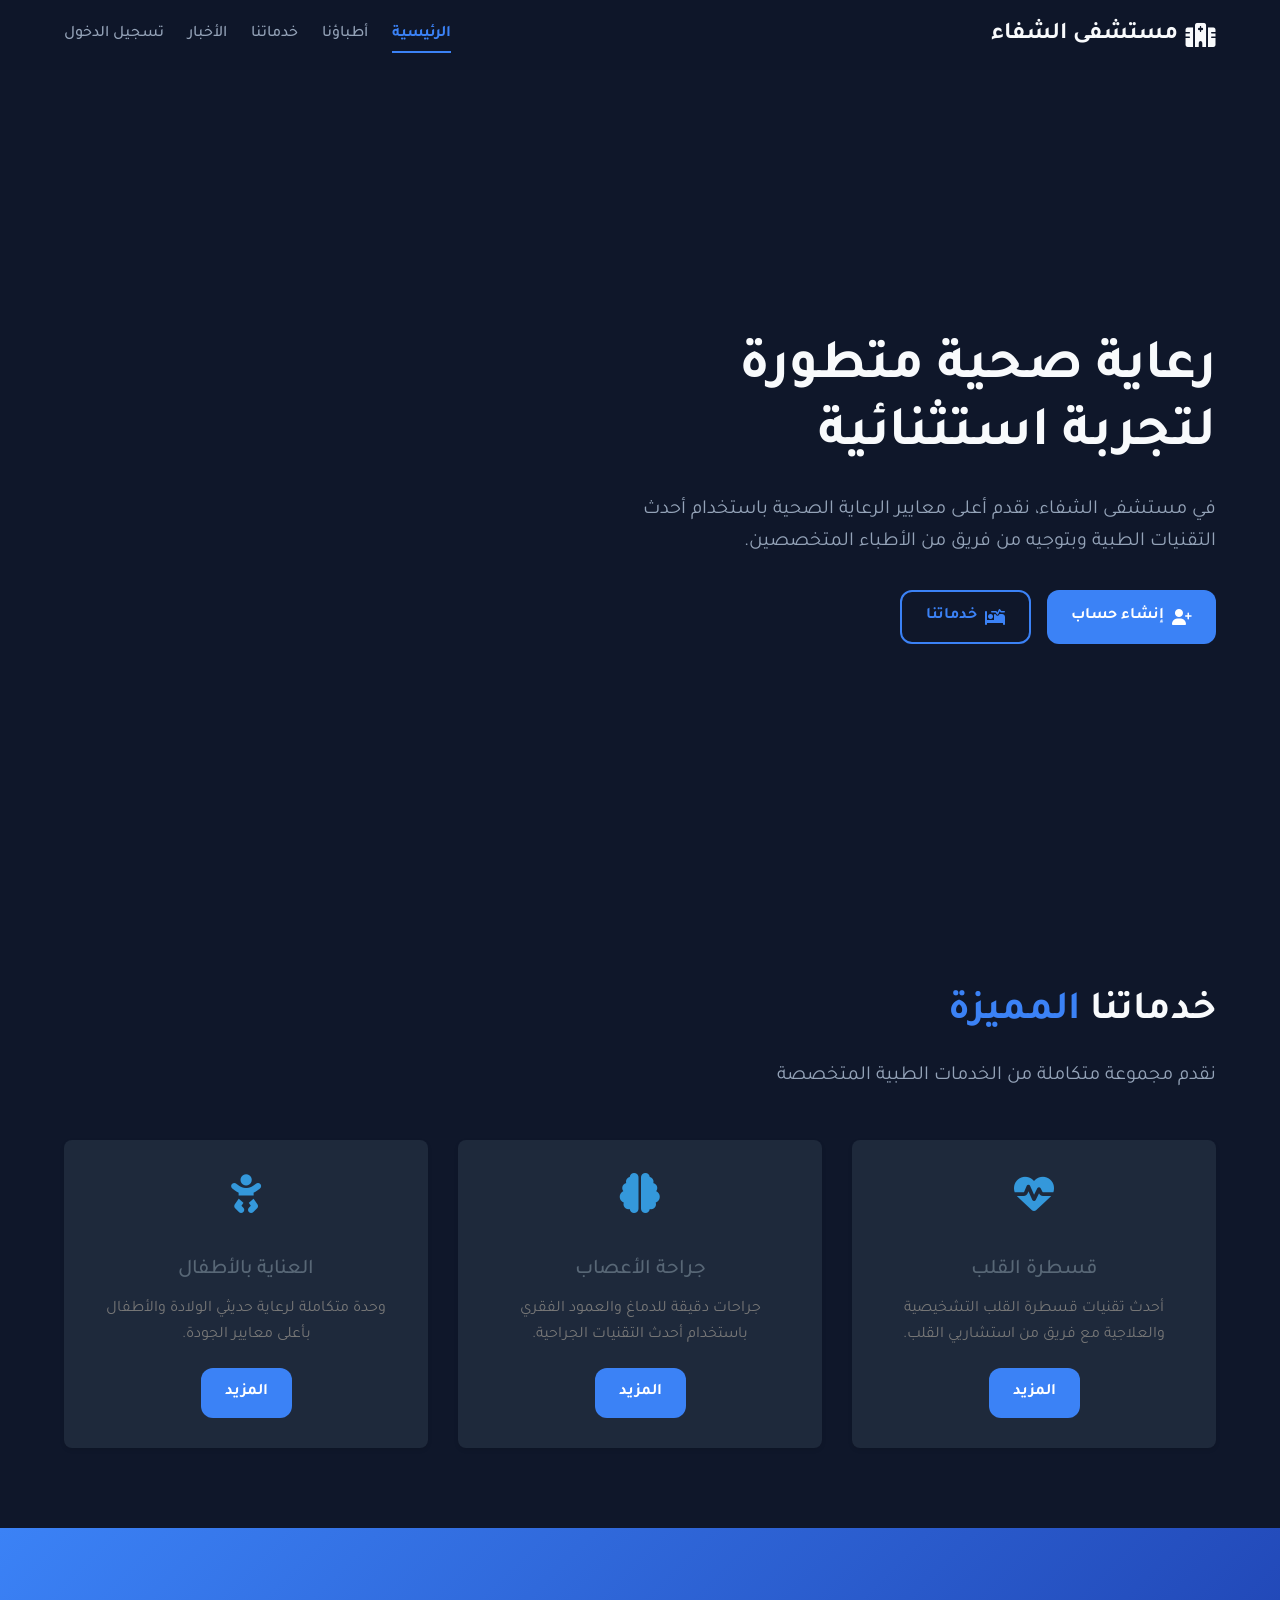
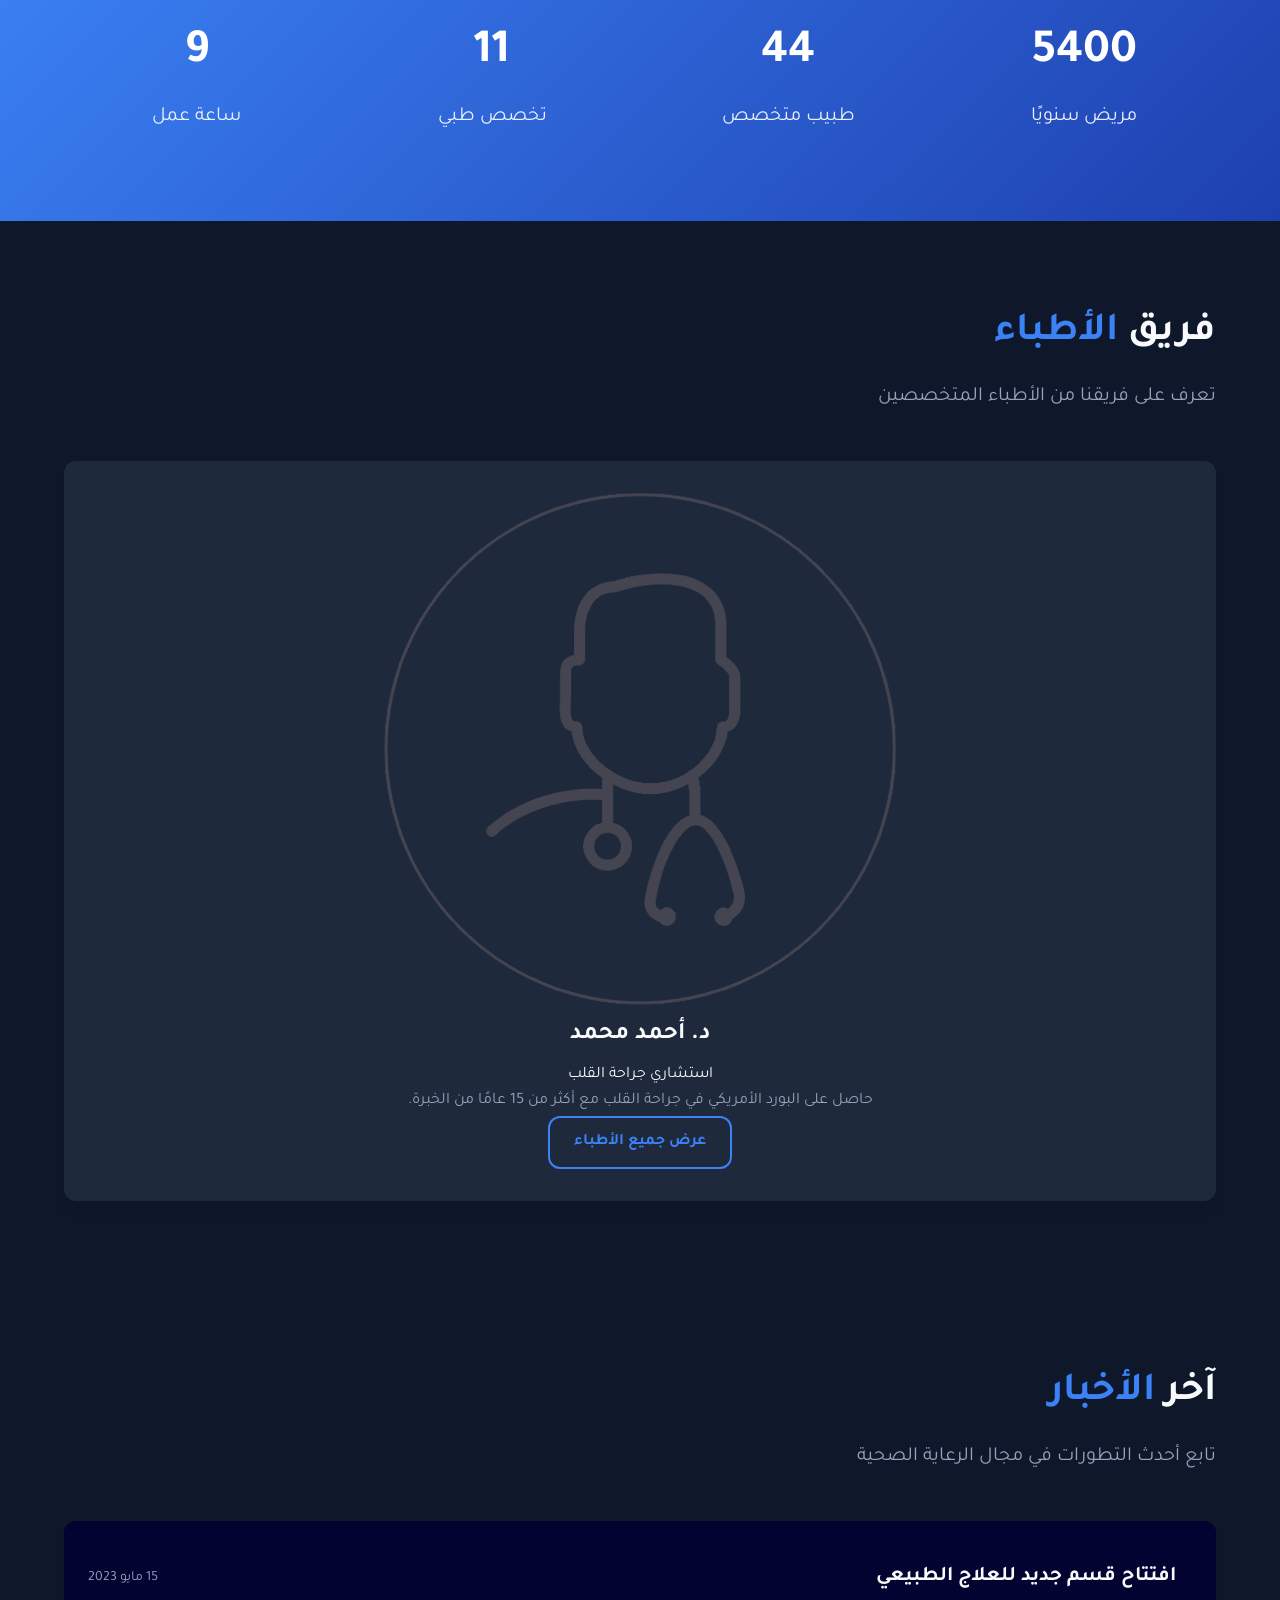
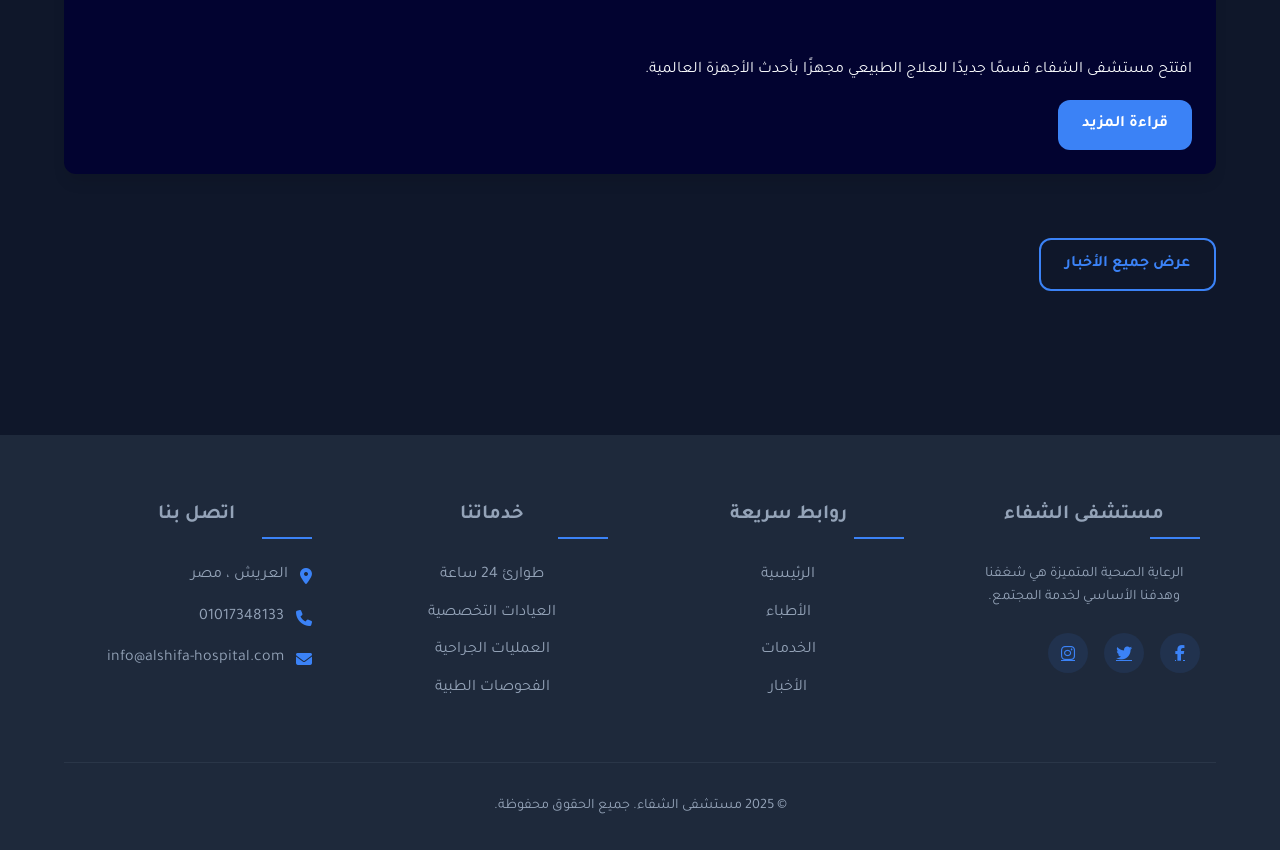
==== index.html @ 7d19cbca "Add files via upload" ====
<!DOCTYPE html>
<html lang="ar" dir="rtl">
<head>
  <meta charset="UTF-8">
  <meta name="viewport" content="width=device-width, initial-scale=1.0">
  <title>مستشفى الشفاء - الرعاية الصحية المتطورة</title>
  <link rel="stylesheet" href="https://cdnjs.cloudflare.com/ajax/libs/font-awesome/6.4.0/css/all.min.css">
  <link href="https://fonts.googleapis.com/css2?family=Tajawal:wght@400;500;700&display=swap" rel="stylesheet">
  <!-- <link rel="stylesheet" href="style.css"> -->
    <link rel="stylesheet" href="style.css">
</head>
<body>
  <!-- شريط التنقل -->
  <nav class="navbar">
    <div class="container nav-container">
      <a href="index.html" class="logo">
        <i class="fas fa-hospital-alt"></i>
        <span>مستشفى الشفاء</span>
      </a>
      
      <div class="nav-links">
        <a href="index.html" class="nav-link active">الرئيسية</a>
        <a href="doctors.html" class="nav-link">أطباؤنا</a>
        <a href="services.html" class="nav-link">خدماتنا</a>
        <a href="news.html" class="nav-link">الأخبار</a>
        <a href="login.html" class="nav-link">تسجيل الدخول</a>
      </div>
      
      <div class="mobile-menu-btn">
        <i class="fas fa-bars"></i>
      </div>
    </div>
    
    <!-- قائمة الجوال -->
    <div class="mobile-menu">
      <a href="index.html" class="mobile-nav-link active">الرئيسية</a>
      <a href="doctors.html" class="mobile-nav-link">الأطباء</a>
      <a href="services.html" class="mobile-nav-link">خدماتنا</a>
      <a href="news.html" class="mobile-nav-link">الأخبار</a>
      <a href="login.html" class="mobile-nav-link">تسجيل الدخول</a>
    </div>
  </nav>

  <!-- قسم البطل -->
  <section class="hero">
    <div class="container">
      <div class="hero-content">
        <h1 class="hero-title">رعاية صحية <span class="text-accent">متطورة</span> لتجربة <span class="text-accent">استثنائية</span></h1>
        <p class="hero-subtitle">في مستشفى الشفاء، نقدم أعلى معايير الرعاية الصحية باستخدام أحدث التقنيات الطبية وبتوجيه من فريق من الأطباء المتخصصين.</p>
        
        <div class="hero-buttons">
          <a href="register.html" class="btn btn-primary">
            <i class="fas fa-user-plus"></i> إنشاء حساب
          </a>
          <a href="#services" class="btn btn-outline">
            <i class="fas fa-procedures"></i> خدماتنا
          </a>
        </div>
      </div>
    </div>  
    
    <!-- <div class="hero-image">
      <img src="images/hero-image.jpg" alt="فريق طبي في مستشفى الشفاء">
    </div> -->
    
  </section>

  <!-- المحتوى الرئيسي -->
  <main class="main-content">
    <!-- الخدمات المميزة -->
    <section id="services" class="section">
      <div class="container">
        <h2 class="section-title">خدماتنا <span class="text-accent">المميزة</span></h2>
        <p class="section-subtitle">نقدم مجموعة متكاملة من الخدمات الطبية المتخصصة</p>
        
        <div class="services-grid">
          <!-- الخدمة 1 -->
          <div class="service-card">
            <div class="service-icon">
              <i class="fas fa-heartbeat"></i>
            </div>
            <h3 class="service-title">قسطرة القلب</h3>
            <p class="service-description">أحدث تقنيات قسطرة القلب التشخيصية والعلاجية مع فريق من استشاريي القلب.</p>
            <a href="#" class="btn btn-primary">المزيد</a>
          </div>
          
          <!-- الخدمة 2 -->
          <div class="service-card">
            <div class="service-icon">
              <i class="fas fa-brain"></i>
            </div>
            <h3 class="service-title">جراحة الأعصاب</h3>
            <p class="service-description">جراحات دقيقة للدماغ والعمود الفقري باستخدام أحدث التقنيات الجراحية.</p>
            <a href="#" class="btn btn-primary">المزيد</a>
          </div>
          
          <!-- الخدمة 3 -->
          <div class="service-card">
            <div class="service-icon">
              <i class="fas fa-baby"></i>
            </div>
            <h3 class="service-title">العناية بالأطفال</h3>
            <p class="service-description">وحدة متكاملة لرعاية حديثي الولادة والأطفال بأعلى معايير الجودة.</p>
            <a href="#" class="btn btn-primary">المزيد</a>
          </div>
        </div>
      </div>
    </section>

    <!-- إحصائيات -->
    <section class="stats-section">
      <div class="container">
        <div class="stats-grid">
          <div class="stat-card">
            <h3 class="stat-number" data-count="15000">0</h3>
            <p class="stat-label">مريض سنويًا</p>
          </div>
          
          <div class="stat-card">
            <h3 class="stat-number" data-count="120">0</h3>
            <p class="stat-label">طبيب متخصص</p>
          </div>
          
          <div class="stat-card">
            <h3 class="stat-number" data-count="30">0</h3>
            <p class="stat-label">تخصص طبي</p>
          </div>
          
          <div class="stat-card">
            <h3 class="stat-number" data-count="24">0</h3>
            <p class="stat-label">ساعة عمل</p>
          </div>
        </div>
      </div>
    </section>

    <!-- فريق الأطباء -->
    <section class="section">
      <div class="container">
        <h2 class="section-title">فريق <span class="text-accent">الأطباء</span></h2>
        <p class="section-subtitle">تعرف على فريقنا من الأطباء المتخصصين</p>
        
        <div class="doctors-preview">
          <div class="doctor-card">
            <div class="doctor-image">
              <img src="images/doctor-male.webp" alt="د. أحمد محمد">
            </div>
            <div class="doctor-info">
              <h3 class="doctor-name">د. أحمد محمد</h3>
              <span class="doctor-specialty">استشاري جراحة القلب</span>
              <p class="doctor-bio">حاصل على البورد الأمريكي في جراحة القلب مع أكثر من 15 عامًا من الخبرة.</p>
              <a href="doctors.html" class="btn btn-outline">عرض جميع الأطباء</a>
            </div>
          </div>
        </div>
      </div>
    </section>

    <!-- آخر الأخبار -->
    <section class="section">
      <div class="container">
        <h2 class="section-title">آخر <span class="text-accent">الأخبار</span></h2>
        <p class="section-subtitle">تابع أحدث التطورات في مجال الرعاية الصحية</p>
        
        <div class="news-preview">
          <div class="news-item">
            <div class="news-header">
              <h3 class="news-title">افتتاح قسم جديد للعلاج الطبيعي</h3>
              <span class="news-date">15 مايو 2023</span>
            </div>
            <div class="news-content">
              <div class="news-content-inner">
                <p>افتتح مستشفى الشفاء قسمًا جديدًا للعلاج الطبيعي مجهزًا بأحدث الأجهزة العالمية.</p>
                <a href="news.html" class="btn btn-primary">قراءة المزيد</a>
              </div>
            </div>
          </div>
          
          <a href="news.html" class="btn btn-outline" style="margin-top: 2rem;">عرض جميع الأخبار</a>
        </div>
      </div>
    </section>
  </main>

  <!-- تذييل الصفحة -->
  <footer class="footer">
    <div class="container">
      <div class="footer-grid">
        <div class="footer-col">
          <h4 class="footer-title" style="cursor:pointer;">مستشفى الشفاء</h4>
          <p>الرعاية الصحية المتميزة هي شغفنا وهدفنا الأساسي لخدمة المجتمع.</p>
          <div class="social-links">
            <a href="#" aria-label="فيسبوك"><i class="fab fa-facebook-f"></i></a>
            <a href="#" aria-label="تويتر"><i class="fab fa-twitter"></i></a>
            <a href="#" aria-label="إنستغرام"><i class="fab fa-instagram"></i></a>
          </div>
        </div>
        
        <div class="footer-col">
          <h4 class="footer-title" style="cursor:pointer;">روابط سريعة</h4>
          <ul class="footer-links">
            <li><a href="index.html">الرئيسية</a></li>
            <li><a href="doctors.html">الأطباء</a></li>
            <li><a href="services.html">الخدمات</a></li>
            <li><a href="news.html">الأخبار</a></li>
          </ul>
        </div>
        
        <div class="footer-col"id="foter">
          <h4 class="footer-title"style="cursor:pointer;">خدماتنا</h4>
          <ul class="footer-links">
            <li><a href="#foter">طوارئ 24 ساعة</a></li>
            <li><a href="#foter">العيادات التخصصية</a></li>
            <li><a href="#foter">العمليات الجراحية</a></li>
            <li><a href="#foter">الفحوصات الطبية</a></li>
          </ul>
        </div>
        
        <div class="footer-col">
          <h4 class="footer-title"style="cursor:pointer;">اتصل بنا</h4>
          <ul class="footer-contact">
            <li><i class="fas fa-map-marker-alt"></i> العريش ، مصر</li>
            <li><i class="fas fa-phone"></i> 01017348133</li>
            <li><i class="fas fa-envelope"></i> info@alshifa-hospital.com</li>
          </ul>
        </div>
      </div>
    
      
      <div class="footer-bottom">
        <p>&copy; 2025 مستشفى الشفاء. جميع الحقوق محفوظة.</p>
      </div>
    </div>
  </footer>
  
 
  <!-- زر الانتقال للأعلى -->
  <button class="scroll-to-top">
    <i class="fas fa-arrow-up"></i>
  </button>

  <!-- JavaScript -->
  <script src="js/main.js"></script>
  <script src="js/animations.js"></script>
</body>
</html>
---- style.css ----
/* أنماط متغيرة للوضعين */
:root {
    /* الوضع الداكن */
    --dark-primary: #0f172a;
    --dark-secondary: #1e293b;
    --dark-accent: #3b82f6;
    --dark-text: #f8fafc;
    --dark-text-secondary: #94a3b8;
    
    /* الوضع الفاتح */
    --light-primary: #ffffff;
    --light-secondary: #f1f5f9;
    --light-accent: #2563eb;
    --light-text: #1e293b;
    --light-text-secondary: #64748b;
    
    /* ألوان ثابتة */
    --success: #10b981;
    --error: #ef4444;
    --warning: #f59e0b;
    --border-radius: 12px;
    --box-shadow: 0 10px 15px -3px rgba(0, 0, 0, 0.1);
    --transition: all 0.3s cubic-bezier(0.4, 0, 0.2, 1);
  }
  
  /* الأساسيات */
  * {
    margin: 0;
    padding: 0;
    box-sizing: border-box;
  }
  
  html {
    scroll-behavior: smooth;
  }
  
  body {
    font-family: 'Tajawal', sans-serif;
    background-color: var(--dark-primary);
    color: var(--dark-text);
    transition: var(--transition);
    line-height: 1.6;
    direction: rtl;
    cursor: url('cursor.png'), auto;

    
  }
  
  body.light-mode {
    background-color: var(--light-primary);
    color: var(--light-text);
  }
  
  /* التخطيط العام */
  .container {
    width: 100%;
    max-width: 1200px;
    margin: 0 auto;
    padding: 0 1.5rem;
  }
  
  .section {
    padding: 5rem 0;
  }
  
  .section-title {
    font-size: 2.5rem;
    margin-bottom: 1rem;
    position: relative;
    display: inline-block;
  }
  
  .section-title .text-accent {
    color: var(--dark-accent);
  }
  
  .light-mode .section-title .text-accent {
    color: var(--light-accent);
  }
  
  .section-subtitle {
    color: var(--dark-text-secondary);
    font-size: 1.25rem;
    margin-bottom: 3rem;
  }
  
  .light-mode .section-subtitle {
    color: var(--light-text-secondary);
  }
  
  
  /* شريط التنقل */
  .navbar {
    position: fixed;
    top: 0;
    left: 0;
    right: 0;
    background-color: rgba(15, 23, 42, 0.95);
    backdrop-filter: blur(10px);
    z-index: 1000;
    padding: 1rem 0;
    transition: var(--transition);
  }
  
  .light-mode .navbar {
    background-color: rgba(255, 255, 255, 0.95);
  }
  
  .nav-container {
    display: flex;
    justify-content: space-between;
    align-items: center;
  }
  
  .logo {
    font-size: 1.5rem;
    font-weight: 700;
    color: var(--dark-text);
    text-decoration: none;
    display: flex;
    align-items: center;
    gap: 0.5rem;
  }
  
  .light-mode .logo {
    color: var(--light-text);
  }
  
  .nav-links {
    display: flex;
    gap: 1.5rem;
  }
  
  .nav-link {
    color: var(--dark-text-secondary);
    text-decoration: none;
    font-weight: 500;
    transition: var(--transition);
    position: relative;
  }
  
  .nav-link:hover {
    color: var(--dark-text);
  }
  
  .light-mode .nav-link {
    color: var(--light-text-secondary);
  }
  
  .light-mode .nav-link:hover {
    color: var(--light-text);
  }
  
  .nav-link.active {
    color: var(--dark-accent);
    font-weight: 600;
  }
  
  .light-mode .nav-link.active {
    color: var(--light-accent);
  }
  
  .nav-link::after {
    content: '';
    position: absolute;
    bottom: -5px;
    right: 0;
    width: 0;
    height: 2px;
    background-color: var(--dark-accent);
    transition: var(--transition);
  }
  
  .light-mode .nav-link::after {
    background-color: var(--light-accent);
  }
  
  .nav-link:hover::after,
  .nav-link.active::after {
    width: 100%;
  }
  
  /* قائمة الجوال */
  .mobile-menu-btn {
    display: none;
    background: none;
    border: none;
    color: var(--dark-text);
    font-size: 1.5rem;
    cursor: pointer;
  }
  
  .mobile-menu {
    max-height: 0;
    overflow: hidden;
    transition: max-height 0.3s ease;
  }
  
  .mobile-menu.open {
    max-height: 300px;
  }
  
  .mobile-nav-link {
    display: block;
    padding: 1rem;
    color: var(--dark-text);
    text-decoration: none;
    transition: var(--transition);
  }
  
  .mobile-nav-link:hover {
    background-color: rgba(59, 130, 246, 0.1);
  }
  
  /* قسم البطل */
  .hero {
    min-height: 100vh;
    display: flex;
    align-items: center;
    padding-top: 5rem;
    position: relative;
    overflow: hidden;
  }
  
  .hero-content {
    max-width: 600px;
    z-index: 2;
  }
  
  .hero-title {
    font-size: 3.5rem;
    margin-bottom: 1.5rem;
    line-height: 1.2;
  }
  
  .hero-subtitle {
    font-size: 1.25rem;
    color: var(--dark-text-secondary);
    margin-bottom: 2rem;
  }
  
  .light-mode .hero-subtitle {
    color: var(--light-text-secondary);
  }
  
  .hero-buttons {
    display: flex;
    gap: 1rem;
    flex-wrap: wrap;
  }
  
  .hero-image {
    position: absolute;
    left: 0;
    top: 50%;
    transform: translateY(-50%);
    width: 50%;
    max-width: 700px;
    z-index: 1;
    opacity: 0.8;
    border-radius: var(--border-radius);
    overflow: hidden;
    box-shadow: var(--box-shadow);
  }
  
  .hero-image img {
    width: 100%;
    height: auto;
    display: block;
  }
  
  /* الأزرار */
  .btn {
    display: inline-flex;
    align-items: center;
    justify-content: center;
    padding: 0.75rem 1.5rem;
    border-radius: var(--border-radius);
    font-weight: 600;
    text-decoration: none;
    cursor: pointer;
    transition: var(--transition);
    border: none;
    gap: 0.5rem;
  }
  
  .btn-primary {
    background-color: var(--dark-accent);
    color: white;
  }
  
  .btn-primary:hover {
    background-color: #2563eb;
    transform: translateY(-3px);
    box-shadow: 0 10px 20px -5px rgba(59, 130, 246, 0.3);
  }
  
  .btn-outline {
    background-color: transparent;
    color: var(--dark-accent);
    border: 2px solid var(--dark-accent);
  }
  
  .btn-outline:hover {
    background-color: rgba(59, 130, 246, 0.1);
    transform: translateY(-3px);
  }
  
  .light-mode .btn-outline {
    color: var(--light-accent);
    border-color: var(--light-accent);
  }
  
  /* البطاقات */
  .card {
    background-color: var(--dark-secondary);
    border-radius: var(--border-radius);
    padding: 2rem;
    box-shadow: var(--box-shadow);
    transition: var(--transition);
  }
  
  .light-mode .card {
    background-color: var(--light-secondary);
  }
  
  .card-hover:hover {
    transform: translateY(-10px);
    box-shadow: 0 20px 25px -5px rgba(0, 0, 0, 0.1);
  }
  
  /* الخدمات */
.services-grid {
    display: grid;
    grid-template-columns: repeat(auto-fit, minmax(300px, 1fr));
    gap: 30px;
    margin-top: 40px;
}

.service-card {
    background-color: var(--dark-secondary);
    padding: 30px;
    border-radius: 8px;
    box-shadow: 0 2px 4px rgba(0, 0, 0, 0.1);
    text-align: center;
    transition: transform 0.3s ease;
}

.service-card:hover {
    transform: translateY(-5px);
}

.service-icon {
    font-size: 2.5rem;
    color: #3498db;
    margin-bottom: 20px;
}

.service-title {
    font-size: 1.3rem;
    font-weight: 500;
    color: #586776;
    margin-bottom: 10px;
}

.service-description {
    color: #777;
    margin-bottom: 20px;
}
  /* الإحصائيات */
  .stats-section {
    background: linear-gradient(135deg, var(--dark-accent), #1e40af);
    padding: 4rem 0;
    color: white;
  }
  
  .light-mode .stats-section {
    background: linear-gradient(135deg, var(--light-accent), #1e40af);
  }
  
  .stats-grid {
    display: grid;
    grid-template-columns: repeat(auto-fit, minmax(200px, 1fr));
    gap: 2rem;
    text-align: center;
  }
  
  .stat-card {
    padding: 1.5rem;
  }
  
  .stat-number {
    font-size: 3rem;
    font-weight: 700;
    margin-bottom: 0.5rem;
  }
  
  .stat-label {
    font-size: 1.25rem;
    opacity: 0.9;
  }
  
  /* الأطباء */
.doctors-section {
    padding-top: 8rem;
  }
  
  #doctorsContainer {
    display: grid;
    grid-template-columns: repeat(auto-fill, minmax(300px, 1fr));
    gap: 2rem;
    margin-top: 3rem;
  }
  
  .doctor-card {
    background-color: var(--dark-secondary);
    border-radius: var(--border-radius);
    padding: 2rem;
    box-shadow: var(--box-shadow);
    transition: var(--transition);
    display: flex;
    flex-direction: column;
    align-items: center;
    text-align: center;
  }
  
  .light-mode .doctor-card {
    background-color: var(--light-secondary);
  }
  
  .doctor-card:hover {
    transform: translateY(-10px);
  }
  
  .doctor-img {
    width: 150px;
    height: 150px;
    border-radius: 50%;
    object-fit: cover;
    margin-bottom: 1rem;
  }
  
  .doctor-card h3 {
    font-size: 1.5rem;
    color: var(--dark-text);
    margin-bottom: 0.5rem;
  }
  
  .light-mode .doctor-card h3 {
    color: var(--light-text);
  }
  
  .doctor-card h4 {
    font-size: 1.2rem;
    color: var(--dark-accent);
    margin-bottom: 1rem;
  }
  
  .doctor-card p {
    color: var(--dark-text-secondary);
    line-height: 1.7;
  }
  
  .light-mode .doctor-card p {
    color: var(--light-text-secondary);
  }
  

/* أنماط صفحة الأخبار */
.news-item {
  background-color: var(--dark-secondary);
  border-radius: var(--border-radius);
  margin-bottom: 2rem;
  overflow: hidden;
  box-shadow: var(--box-shadow);
  transition: var(--transition);
}

.light-mode .news-item {
  background-color: var(--light-secondary);
}

.news-header {
  padding: 1.5rem;
  cursor: pointer;
  display: flex;
  justify-content: space-between;
  align-items: center;
  border-bottom: 1px solid var(--dark-border);
}

.light-mode .news-header {
  border-bottom-color: var(--light-border);
}

.news-title {
  font-size: 1.25rem;
  font-weight: 600;
  color: var(--dark-text);
}

.light-mode .news-title {
  color: var(--light-text);
}

.news-date {
  color: var(--dark-text-secondary);
  font-size: 0.875rem;
}

.light-mode .news-date {
  color: var(--light-text-secondary);
}

.news-content {
    padding: 0 1.5rem;
    transition: max-height 0.3s ease;
  }

.news-content.show {
  max-height: 1000px;
}
.main-contentn {
    max-width: 1200px;
    margin: 0 auto;
    padding: 0 1rem;
    display: grid;
    grid-template-columns: repeat(auto-fill, minmax(350px, 1fr));
    gap: 2rem;
  }
  
  /* عنصر الخبر */
  .news-item {
    background: rgb(2, 3, 48);
    border-radius: var(--border-radius);
    overflow: hidden;   
    box-shadow: var(--box-shadow);
    transition: transform 0.3s ease, box-shadow 0.3s ease;
  }
  
  .news-item:hover {
    transform: translateY(-5px);
    box-shadow: 0 8px 20px rgba(0, 0, 0, 0.15);
  }
  
  .news-title {
    background-color: var(--primary-color);
    color: var(--light-color);
    padding: 1rem;
    font-size: 1.3rem;
    font-weight: 700;
  }
  
  .news-content {
    padding: 1.5rem;
  }
  
  .news-content p {
    margin: 0 0 1rem 0;
  }
  
  .news-content p:last-child {
    margin-bottom: 0;
    color: #666;
    font-size: 0.9rem;
  }
  
  .mt-2 {
    margin-top: 0.5rem;
  }
  
  strong {
    color: var(--primary-color);
  }
  
  /* تأثيرات للعناصر */
  .news-item:nth-child(odd) .news-title {
    background-color: var(--secondary-color);
  }


  /* النماذج */
  .auth-form {
    max-width: 500px;
    margin: 3rem auto;
    padding: 2rem;
    background-color: var(--dark-secondary);
    border-radius: var(--border-radius);
    box-shadow: var(--box-shadow);
  }
  
  .light-mode .auth-form {
    background-color: var(--light-secondary);
  }
  
  .form-group {
    margin-bottom: 1.5rem;
  }
  
  .form-label {
    display: block;
    margin-bottom: 0.5rem;
    font-weight: 500;
  }
  
  .form-input {
    width: 100%;
    padding: 0.75rem 1rem;
    border-radius: var(--border-radius);
    border: 1px solid #334155;
    background-color: #1e293b;
    color: var(--dark-text);
    font-size: 1rem;
    transition: var(--transition);
  }
  
  .light-mode .form-input {
    border: 1px solid #cbd5e1;
    background-color: white;
    color: var(--light-text);
  }
  
  .form-input:focus {
    outline: none;
    border-color: var(--dark-accent);
    box-shadow: 0 0 0 3px rgba(59, 130, 246, 0.2);
  }
  
  .light-mode .form-input:focus {
    border-color: var(--light-accent);
  }
  
  .form-error {
    color: var(--error);
    font-size: 0.875rem;
    margin-top: 0.25rem;
    display: block;
  }
  
  .form-footer {
    margin-top: 1.5rem;
    text-align: center;
    color: var(--dark-text-secondary);
  }
  
  .light-mode .form-footer {
    color: var(--light-text-secondary);
  }
  
  /* تذييل الصفحة */
  .footer {
    background-color: var(--dark-secondary);
    padding: 4rem 0 2rem;
  }
  
  .light-mode .footer {
    background-color: var(--light-secondary);
  }
  
  .footer-grid {
    display: grid;
    grid-template-columns: repeat(auto-fit, minmax(250px, 1fr));
    gap: 2rem;
    margin-bottom: 3rem;
  }
  
  .footer-col {
    padding: 0 1rem;
  }
  
  .footer-title {
    font-size: 1.25rem;
    margin-bottom: 1.5rem;
    position: relative;
    padding-bottom: 0.5rem;
  }
  
  .footer-title::after {
    content: '';
    position: absolute;
    bottom: 0;
    right: 0;
    width: 50px;
    height: 2px;
    background-color: var(--dark-accent);
  }
  
  .light-mode .footer-title::after {
    background-color: var(--light-accent);
  }
  
  .footer-links {
    list-style: none;
  }
  
  .footer-links li {
    margin-bottom: 0.75rem;
  }
  
  .footer-links a {
    color: var(--dark-text-secondary);
    text-decoration: none;
    transition: var(--transition);
  }
  
  .footer-links a:hover {
    color: var(--dark-accent);
    padding-right: 0.5rem;
  }
  
  .light-mode .footer-links a {
    color: var(--light-text-secondary);
  }
  
  .light-mode .footer-links a:hover {
    color: var(--light-accent);
  }
  
  .footer-contact {
    list-style: none;
  }
  
  .footer-contact li {
    margin-bottom: 1rem;
    display: flex;
    align-items: center;
    gap: 0.75rem;
  }
  
  .footer-contact i {
    color: var(--dark-accent);
  }
  
  .light-mode .footer-contact i {
    color: var(--light-accent);
  }
  
  .social-links {
    display: flex;
    gap: 1rem;
    margin-top: 1.5rem;
  }
  
  .social-links a {
    display: flex;
    align-items: center;
    justify-content: center;
    width: 40px;
    height: 40px;
    border-radius: 50%;
    background-color: rgba(59, 130, 246, 0.1);
    color: var(--dark-accent);
    transition: var(--transition);
  }
  
  .social-links a:hover {
    background-color: var(--dark-accent);
    color: white;
    transform: translateY(-3px);
  }
  
  .light-mode .social-links a {
    color: var(--light-accent);
  }
  
  .light-mode .social-links a:hover {
    background-color: var(--light-accent);
  }
  
  .footer-bottom {
    text-align: center;
    padding-top: 2rem;
    border-top: 1px solid rgba(148, 163, 184, 0.1);
  }
  
  .light-mode .footer-bottom {
    border-top-color: rgba(100, 116, 139, 0.1);
  }
  
footer {
    background-color: var(--dark-primary);
    color: var(--dark-text-secondary);
    text-align: center;
    padding: 2rem 0;
    margin-top: 4rem;
  }
  
  .light-mode footer {
    background-color: var(--light-primary);
    color: var(--light-text-secondary);
  }
  
  footer p {
    font-size: 0.9rem;
  }
  
  /* تبديل الوضع */
  .theme-toggle {
    position: fixed;
    bottom: 2rem;
    left: 2rem;
    width: 50px;
    height: 50px;
    border-radius: 50%;
    background-color: var(--dark-accent);
    color: white;
    display: flex;
    align-items: center;
    justify-content: center;
    cursor: pointer;
    border: none;
    z-index: 1000;
    box-shadow: var(--box-shadow);
    transition: var(--transition);
  }
  
  .light-mode .theme-toggle {
    background-color: var(--light-accent);
  }
  
  .theme-toggle:hover {
    transform: scale(1.1);
  }
  
  /* الانتقال للأعلى */
  .scroll-to-top {
    position: fixed;
    bottom: 2rem;
    right: 2rem;
    width: 50px;
    height: 50px;
    border-radius: 50%;
    background-color: var(--dark-secondary);
    color: var(--dark-text);
    display: flex;
    align-items: center;
    justify-content: center;
    cursor: pointer;
    border: none;
    z-index: 1000;
    box-shadow: var(--box-shadow);
    opacity: 0;
    visibility: hidden;
    transition: var(--transition);
  }
  
  .scroll-to-top.show {
    opacity: 1;
    visibility: visible;
  }
  
  .scroll-to-top:hover {
    background-color: var(--dark-accent);
    color: white;
  }
  
  .light-mode .scroll-to-top {
    background-color: var(--light-secondary);
    color: var(--light-text);
  }
  
  .light-mode .scroll-to-top:hover {
    background-color: var(--light-accent);
  }
  
  /* التكيف مع الشاشات الصغيرة */
  @media (max-width: 1024px) {
    .hero-image {
      opacity: 0.3;
    }
    
    .hero-content {
      max-width: 100%;
    }
  }
  
  @media (max-width: 768px) {
    .nav-links {
      display: none;
    }
    
    .mobile-menu-btn {
      display: block;
    }
    
    .hero-title {
      font-size: 2.5rem;
    }
    
    .hero-buttons {
      flex-direction: column;
    }
    
    .section {
      padding: 3rem 0;
    }
    
    .stats-grid {
      grid-template-columns: repeat(2, 1fr);
    }
  }
  
  @media (max-width: 480px) {
    .hero-title {
      font-size: 2rem;
    }
    
    .section-title {
      font-size: 2rem;
    }
    
    .stats-grid {
      grid-template-columns: 1fr;
    }
    
    .theme-toggle,
    .scroll-to-top {
      width: 40px;
      height: 40px;
      bottom: 1rem;
    }
    
    .theme-toggle {
      left: 1rem;
    }
    
    .scroll-to-top {
      right: 1rem;
    }
  }
---- style.css ----
/* أنماط متغيرة للوضعين */
:root {
    /* الوضع الداكن */
    --dark-primary: #0f172a;
    --dark-secondary: #1e293b;
    --dark-accent: #3b82f6;
    --dark-text: #f8fafc;
    --dark-text-secondary: #94a3b8;
    
    /* الوضع الفاتح */
    --light-primary: #ffffff;
    --light-secondary: #f1f5f9;
    --light-accent: #2563eb;
    --light-text: #1e293b;
    --light-text-secondary: #64748b;
    
    /* ألوان ثابتة */
    --success: #10b981;
    --error: #ef4444;
    --warning: #f59e0b;
    --border-radius: 12px;
    --box-shadow: 0 10px 15px -3px rgba(0, 0, 0, 0.1);
    --transition: all 0.3s cubic-bezier(0.4, 0, 0.2, 1);
  }
  
  /* الأساسيات */
  * {
    margin: 0;
    padding: 0;
    box-sizing: border-box;
  }
  
  html {
    scroll-behavior: smooth;
  }
  
  body {
    font-family: 'Tajawal', sans-serif;
    background-color: var(--dark-primary);
    color: var(--dark-text);
    transition: var(--transition);
    line-height: 1.6;
    direction: rtl;
    cursor: url('cursor.png'), auto;

    
  }
  
  body.light-mode {
    background-color: var(--light-primary);
    color: var(--light-text);
  }
  
  /* التخطيط العام */
  .container {
    width: 100%;
    max-width: 1200px;
    margin: 0 auto;
    padding: 0 1.5rem;
  }
  
  .section {
    padding: 5rem 0;
  }
  
  .section-title {
    font-size: 2.5rem;
    margin-bottom: 1rem;
    position: relative;
    display: inline-block;
  }
  
  .section-title .text-accent {
    color: var(--dark-accent);
  }
  
  .light-mode .section-title .text-accent {
    color: var(--light-accent);
  }
  
  .section-subtitle {
    color: var(--dark-text-secondary);
    font-size: 1.25rem;
    margin-bottom: 3rem;
  }
  
  .light-mode .section-subtitle {
    color: var(--light-text-secondary);
  }
  
  
  /* شريط التنقل */
  .navbar {
    position: fixed;
    top: 0;
    left: 0;
    right: 0;
    background-color: rgba(15, 23, 42, 0.95);
    backdrop-filter: blur(10px);
    z-index: 1000;
    padding: 1rem 0;
    transition: var(--transition);
  }
  
  .light-mode .navbar {
    background-color: rgba(255, 255, 255, 0.95);
  }
  
  .nav-container {
    display: flex;
    justify-content: space-between;
    align-items: center;
  }
  
  .logo {
    font-size: 1.5rem;
    font-weight: 700;
    color: var(--dark-text);
    text-decoration: none;
    display: flex;
    align-items: center;
    gap: 0.5rem;
  }
  
  .light-mode .logo {
    color: var(--light-text);
  }
  
  .nav-links {
    display: flex;
    gap: 1.5rem;
  }
  
  .nav-link {
    color: var(--dark-text-secondary);
    text-decoration: none;
    font-weight: 500;
    transition: var(--transition);
    position: relative;
  }
  
  .nav-link:hover {
    color: var(--dark-text);
  }
  
  .light-mode .nav-link {
    color: var(--light-text-secondary);
  }
  
  .light-mode .nav-link:hover {
    color: var(--light-text);
  }
  
  .nav-link.active {
    color: var(--dark-accent);
    font-weight: 600;
  }
  
  .light-mode .nav-link.active {
    color: var(--light-accent);
  }
  
  .nav-link::after {
    content: '';
    position: absolute;
    bottom: -5px;
    right: 0;
    width: 0;
    height: 2px;
    background-color: var(--dark-accent);
    transition: var(--transition);
  }
  
  .light-mode .nav-link::after {
    background-color: var(--light-accent);
  }
  
  .nav-link:hover::after,
  .nav-link.active::after {
    width: 100%;
  }
  
  /* قائمة الجوال */
  .mobile-menu-btn {
    display: none;
    background: none;
    border: none;
    color: var(--dark-text);
    font-size: 1.5rem;
    cursor: pointer;
  }
  
  .mobile-menu {
    max-height: 0;
    overflow: hidden;
    transition: max-height 0.3s ease;
  }
  
  .mobile-menu.open {
    max-height: 300px;
  }
  
  .mobile-nav-link {
    display: block;
    padding: 1rem;
    color: var(--dark-text);
    text-decoration: none;
    transition: var(--transition);
  }
  
  .mobile-nav-link:hover {
    background-color: rgba(59, 130, 246, 0.1);
  }
  
  /* قسم البطل */
  .hero {
    min-height: 100vh;
    display: flex;
    align-items: center;
    padding-top: 5rem;
    position: relative;
    overflow: hidden;
  }
  
  .hero-content {
    max-width: 600px;
    z-index: 2;
  }
  
  .hero-title {
    font-size: 3.5rem;
    margin-bottom: 1.5rem;
    line-height: 1.2;
  }
  
  .hero-subtitle {
    font-size: 1.25rem;
    color: var(--dark-text-secondary);
    margin-bottom: 2rem;
  }
  
  .light-mode .hero-subtitle {
    color: var(--light-text-secondary);
  }
  
  .hero-buttons {
    display: flex;
    gap: 1rem;
    flex-wrap: wrap;
  }
  
  .hero-image {
    position: absolute;
    left: 0;
    top: 50%;
    transform: translateY(-50%);
    width: 50%;
    max-width: 700px;
    z-index: 1;
    opacity: 0.8;
    border-radius: var(--border-radius);
    overflow: hidden;
    box-shadow: var(--box-shadow);
  }
  
  .hero-image img {
    width: 100%;
    height: auto;
    display: block;
  }
  
  /* الأزرار */
  .btn {
    display: inline-flex;
    align-items: center;
    justify-content: center;
    padding: 0.75rem 1.5rem;
    border-radius: var(--border-radius);
    font-weight: 600;
    text-decoration: none;
    cursor: pointer;
    transition: var(--transition);
    border: none;
    gap: 0.5rem;
  }
  
  .btn-primary {
    background-color: var(--dark-accent);
    color: white;
  }
  
  .btn-primary:hover {
    background-color: #2563eb;
    transform: translateY(-3px);
    box-shadow: 0 10px 20px -5px rgba(59, 130, 246, 0.3);
  }
  
  .btn-outline {
    background-color: transparent;
    color: var(--dark-accent);
    border: 2px solid var(--dark-accent);
  }
  
  .btn-outline:hover {
    background-color: rgba(59, 130, 246, 0.1);
    transform: translateY(-3px);
  }
  
  .light-mode .btn-outline {
    color: var(--light-accent);
    border-color: var(--light-accent);
  }
  
  /* البطاقات */
  .card {
    background-color: var(--dark-secondary);
    border-radius: var(--border-radius);
    padding: 2rem;
    box-shadow: var(--box-shadow);
    transition: var(--transition);
  }
  
  .light-mode .card {
    background-color: var(--light-secondary);
  }
  
  .card-hover:hover {
    transform: translateY(-10px);
    box-shadow: 0 20px 25px -5px rgba(0, 0, 0, 0.1);
  }
  
  /* الخدمات */
.services-grid {
    display: grid;
    grid-template-columns: repeat(auto-fit, minmax(300px, 1fr));
    gap: 30px;
    margin-top: 40px;
}

.service-card {
    background-color: var(--dark-secondary);
    padding: 30px;
    border-radius: 8px;
    box-shadow: 0 2px 4px rgba(0, 0, 0, 0.1);
    text-align: center;
    transition: transform 0.3s ease;
}

.service-card:hover {
    transform: translateY(-5px);
}

.service-icon {
    font-size: 2.5rem;
    color: #3498db;
    margin-bottom: 20px;
}

.service-title {
    font-size: 1.3rem;
    font-weight: 500;
    color: #586776;
    margin-bottom: 10px;
}

.service-description {
    color: #777;
    margin-bottom: 20px;
}
  /* الإحصائيات */
  .stats-section {
    background: linear-gradient(135deg, var(--dark-accent), #1e40af);
    padding: 4rem 0;
    color: white;
  }
  
  .light-mode .stats-section {
    background: linear-gradient(135deg, var(--light-accent), #1e40af);
  }
  
  .stats-grid {
    display: grid;
    grid-template-columns: repeat(auto-fit, minmax(200px, 1fr));
    gap: 2rem;
    text-align: center;
  }
  
  .stat-card {
    padding: 1.5rem;
  }
  
  .stat-number {
    font-size: 3rem;
    font-weight: 700;
    margin-bottom: 0.5rem;
  }
  
  .stat-label {
    font-size: 1.25rem;
    opacity: 0.9;
  }
  
  /* الأطباء */
.doctors-section {
    padding-top: 8rem;
  }
  
  #doctorsContainer {
    display: grid;
    grid-template-columns: repeat(auto-fill, minmax(300px, 1fr));
    gap: 2rem;
    margin-top: 3rem;
  }
  
  .doctor-card {
    background-color: var(--dark-secondary);
    border-radius: var(--border-radius);
    padding: 2rem;
    box-shadow: var(--box-shadow);
    transition: var(--transition);
    display: flex;
    flex-direction: column;
    align-items: center;
    text-align: center;
  }
  
  .light-mode .doctor-card {
    background-color: var(--light-secondary);
  }
  
  .doctor-card:hover {
    transform: translateY(-10px);
  }
  
  .doctor-img {
    width: 150px;
    height: 150px;
    border-radius: 50%;
    object-fit: cover;
    margin-bottom: 1rem;
  }
  
  .doctor-card h3 {
    font-size: 1.5rem;
    color: var(--dark-text);
    margin-bottom: 0.5rem;
  }
  
  .light-mode .doctor-card h3 {
    color: var(--light-text);
  }
  
  .doctor-card h4 {
    font-size: 1.2rem;
    color: var(--dark-accent);
    margin-bottom: 1rem;
  }
  
  .doctor-card p {
    color: var(--dark-text-secondary);
    line-height: 1.7;
  }
  
  .light-mode .doctor-card p {
    color: var(--light-text-secondary);
  }
  

/* أنماط صفحة الأخبار */
.news-item {
  background-color: var(--dark-secondary);
  border-radius: var(--border-radius);
  margin-bottom: 2rem;
  overflow: hidden;
  box-shadow: var(--box-shadow);
  transition: var(--transition);
}

.light-mode .news-item {
  background-color: var(--light-secondary);
}

.news-header {
  padding: 1.5rem;
  cursor: pointer;
  display: flex;
  justify-content: space-between;
  align-items: center;
  border-bottom: 1px solid var(--dark-border);
}

.light-mode .news-header {
  border-bottom-color: var(--light-border);
}

.news-title {
  font-size: 1.25rem;
  font-weight: 600;
  color: var(--dark-text);
}

.light-mode .news-title {
  color: var(--light-text);
}

.news-date {
  color: var(--dark-text-secondary);
  font-size: 0.875rem;
}

.light-mode .news-date {
  color: var(--light-text-secondary);
}

.news-content {
    padding: 0 1.5rem;
    transition: max-height 0.3s ease;
  }

.news-content.show {
  max-height: 1000px;
}
.main-contentn {
    max-width: 1200px;
    margin: 0 auto;
    padding: 0 1rem;
    display: grid;
    grid-template-columns: repeat(auto-fill, minmax(350px, 1fr));
    gap: 2rem;
  }
  
  /* عنصر الخبر */
  .news-item {
    background: rgb(2, 3, 48);
    border-radius: var(--border-radius);
    overflow: hidden;   
    box-shadow: var(--box-shadow);
    transition: transform 0.3s ease, box-shadow 0.3s ease;
  }
  
  .news-item:hover {
    transform: translateY(-5px);
    box-shadow: 0 8px 20px rgba(0, 0, 0, 0.15);
  }
  
  .news-title {
    background-color: var(--primary-color);
    color: var(--light-color);
    padding: 1rem;
    font-size: 1.3rem;
    font-weight: 700;
  }
  
  .news-content {
    padding: 1.5rem;
  }
  
  .news-content p {
    margin: 0 0 1rem 0;
  }
  
  .news-content p:last-child {
    margin-bottom: 0;
    color: #666;
    font-size: 0.9rem;
  }
  
  .mt-2 {
    margin-top: 0.5rem;
  }
  
  strong {
    color: var(--primary-color);
  }
  
  /* تأثيرات للعناصر */
  .news-item:nth-child(odd) .news-title {
    background-color: var(--secondary-color);
  }


  /* النماذج */
  .auth-form {
    max-width: 500px;
    margin: 3rem auto;
    padding: 2rem;
    background-color: var(--dark-secondary);
    border-radius: var(--border-radius);
    box-shadow: var(--box-shadow);
  }
  
  .light-mode .auth-form {
    background-color: var(--light-secondary);
  }
  
  .form-group {
    margin-bottom: 1.5rem;
  }
  
  .form-label {
    display: block;
    margin-bottom: 0.5rem;
    font-weight: 500;
  }
  
  .form-input {
    width: 100%;
    padding: 0.75rem 1rem;
    border-radius: var(--border-radius);
    border: 1px solid #334155;
    background-color: #1e293b;
    color: var(--dark-text);
    font-size: 1rem;
    transition: var(--transition);
  }
  
  .light-mode .form-input {
    border: 1px solid #cbd5e1;
    background-color: white;
    color: var(--light-text);
  }
  
  .form-input:focus {
    outline: none;
    border-color: var(--dark-accent);
    box-shadow: 0 0 0 3px rgba(59, 130, 246, 0.2);
  }
  
  .light-mode .form-input:focus {
    border-color: var(--light-accent);
  }
  
  .form-error {
    color: var(--error);
    font-size: 0.875rem;
    margin-top: 0.25rem;
    display: block;
  }
  
  .form-footer {
    margin-top: 1.5rem;
    text-align: center;
    color: var(--dark-text-secondary);
  }
  
  .light-mode .form-footer {
    color: var(--light-text-secondary);
  }
  
  /* تذييل الصفحة */
  .footer {
    background-color: var(--dark-secondary);
    padding: 4rem 0 2rem;
  }
  
  .light-mode .footer {
    background-color: var(--light-secondary);
  }
  
  .footer-grid {
    display: grid;
    grid-template-columns: repeat(auto-fit, minmax(250px, 1fr));
    gap: 2rem;
    margin-bottom: 3rem;
  }
  
  .footer-col {
    padding: 0 1rem;
  }
  
  .footer-title {
    font-size: 1.25rem;
    margin-bottom: 1.5rem;
    position: relative;
    padding-bottom: 0.5rem;
  }
  
  .footer-title::after {
    content: '';
    position: absolute;
    bottom: 0;
    right: 0;
    width: 50px;
    height: 2px;
    background-color: var(--dark-accent);
  }
  
  .light-mode .footer-title::after {
    background-color: var(--light-accent);
  }
  
  .footer-links {
    list-style: none;
  }
  
  .footer-links li {
    margin-bottom: 0.75rem;
  }
  
  .footer-links a {
    color: var(--dark-text-secondary);
    text-decoration: none;
    transition: var(--transition);
  }
  
  .footer-links a:hover {
    color: var(--dark-accent);
    padding-right: 0.5rem;
  }
  
  .light-mode .footer-links a {
    color: var(--light-text-secondary);
  }
  
  .light-mode .footer-links a:hover {
    color: var(--light-accent);
  }
  
  .footer-contact {
    list-style: none;
  }
  
  .footer-contact li {
    margin-bottom: 1rem;
    display: flex;
    align-items: center;
    gap: 0.75rem;
  }
  
  .footer-contact i {
    color: var(--dark-accent);
  }
  
  .light-mode .footer-contact i {
    color: var(--light-accent);
  }
  
  .social-links {
    display: flex;
    gap: 1rem;
    margin-top: 1.5rem;
  }
  
  .social-links a {
    display: flex;
    align-items: center;
    justify-content: center;
    width: 40px;
    height: 40px;
    border-radius: 50%;
    background-color: rgba(59, 130, 246, 0.1);
    color: var(--dark-accent);
    transition: var(--transition);
  }
  
  .social-links a:hover {
    background-color: var(--dark-accent);
    color: white;
    transform: translateY(-3px);
  }
  
  .light-mode .social-links a {
    color: var(--light-accent);
  }
  
  .light-mode .social-links a:hover {
    background-color: var(--light-accent);
  }
  
  .footer-bottom {
    text-align: center;
    padding-top: 2rem;
    border-top: 1px solid rgba(148, 163, 184, 0.1);
  }
  
  .light-mode .footer-bottom {
    border-top-color: rgba(100, 116, 139, 0.1);
  }
  
footer {
    background-color: var(--dark-primary);
    color: var(--dark-text-secondary);
    text-align: center;
    padding: 2rem 0;
    margin-top: 4rem;
  }
  
  .light-mode footer {
    background-color: var(--light-primary);
    color: var(--light-text-secondary);
  }
  
  footer p {
    font-size: 0.9rem;
  }
  
  /* تبديل الوضع */
  .theme-toggle {
    position: fixed;
    bottom: 2rem;
    left: 2rem;
    width: 50px;
    height: 50px;
    border-radius: 50%;
    background-color: var(--dark-accent);
    color: white;
    display: flex;
    align-items: center;
    justify-content: center;
    cursor: pointer;
    border: none;
    z-index: 1000;
    box-shadow: var(--box-shadow);
    transition: var(--transition);
  }
  
  .light-mode .theme-toggle {
    background-color: var(--light-accent);
  }
  
  .theme-toggle:hover {
    transform: scale(1.1);
  }
  
  /* الانتقال للأعلى */
  .scroll-to-top {
    position: fixed;
    bottom: 2rem;
    right: 2rem;
    width: 50px;
    height: 50px;
    border-radius: 50%;
    background-color: var(--dark-secondary);
    color: var(--dark-text);
    display: flex;
    align-items: center;
    justify-content: center;
    cursor: pointer;
    border: none;
    z-index: 1000;
    box-shadow: var(--box-shadow);
    opacity: 0;
    visibility: hidden;
    transition: var(--transition);
  }
  
  .scroll-to-top.show {
    opacity: 1;
    visibility: visible;
  }
  
  .scroll-to-top:hover {
    background-color: var(--dark-accent);
    color: white;
  }
  
  .light-mode .scroll-to-top {
    background-color: var(--light-secondary);
    color: var(--light-text);
  }
  
  .light-mode .scroll-to-top:hover {
    background-color: var(--light-accent);
  }
  
  /* التكيف مع الشاشات الصغيرة */
  @media (max-width: 1024px) {
    .hero-image {
      opacity: 0.3;
    }
    
    .hero-content {
      max-width: 100%;
    }
  }
  
  @media (max-width: 768px) {
    .nav-links {
      display: none;
    }
    
    .mobile-menu-btn {
      display: block;
    }
    
    .hero-title {
      font-size: 2.5rem;
    }
    
    .hero-buttons {
      flex-direction: column;
    }
    
    .section {
      padding: 3rem 0;
    }
    
    .stats-grid {
      grid-template-columns: repeat(2, 1fr);
    }
  }
  
  @media (max-width: 480px) {
    .hero-title {
      font-size: 2rem;
    }
    
    .section-title {
      font-size: 2rem;
    }
    
    .stats-grid {
      grid-template-columns: 1fr;
    }
    
    .theme-toggle,
    .scroll-to-top {
      width: 40px;
      height: 40px;
      bottom: 1rem;
    }
    
    .theme-toggle {
      left: 1rem;
    }
    
    .scroll-to-top {
      right: 1rem;
    }
  }
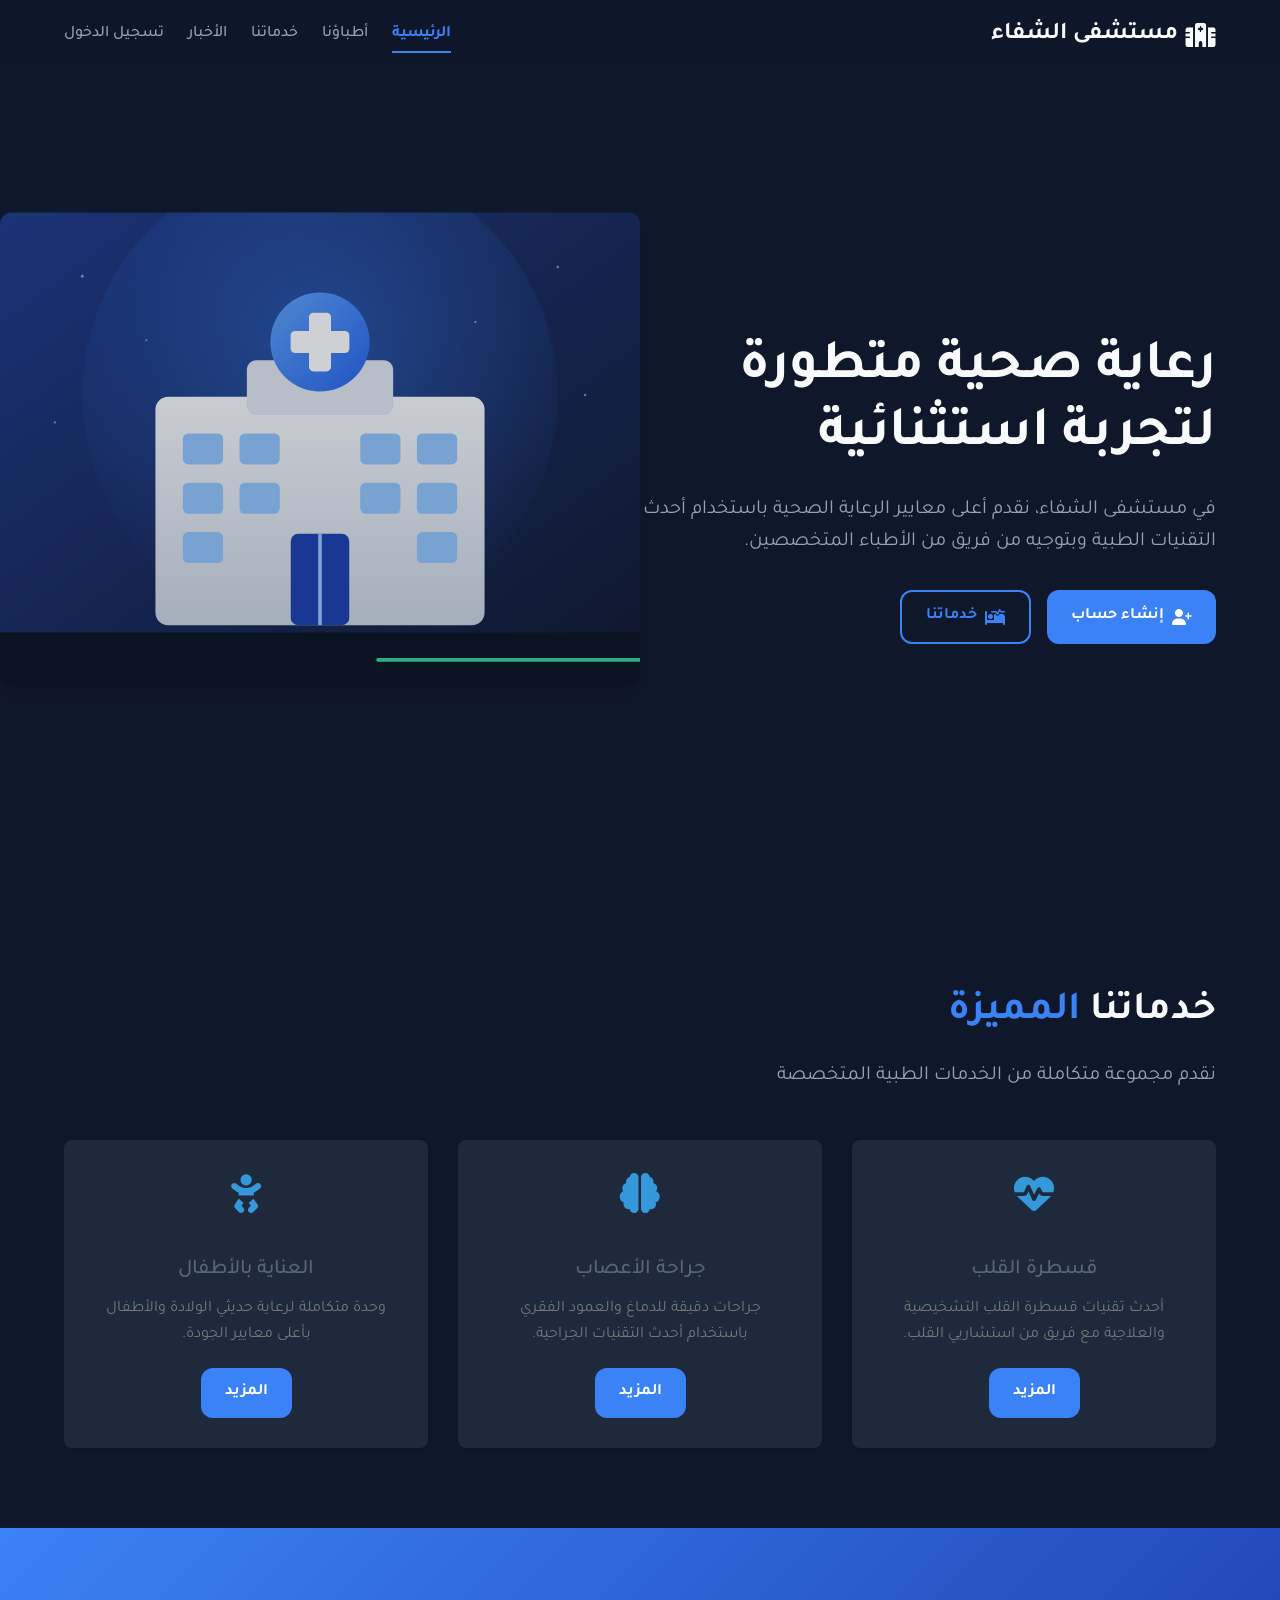
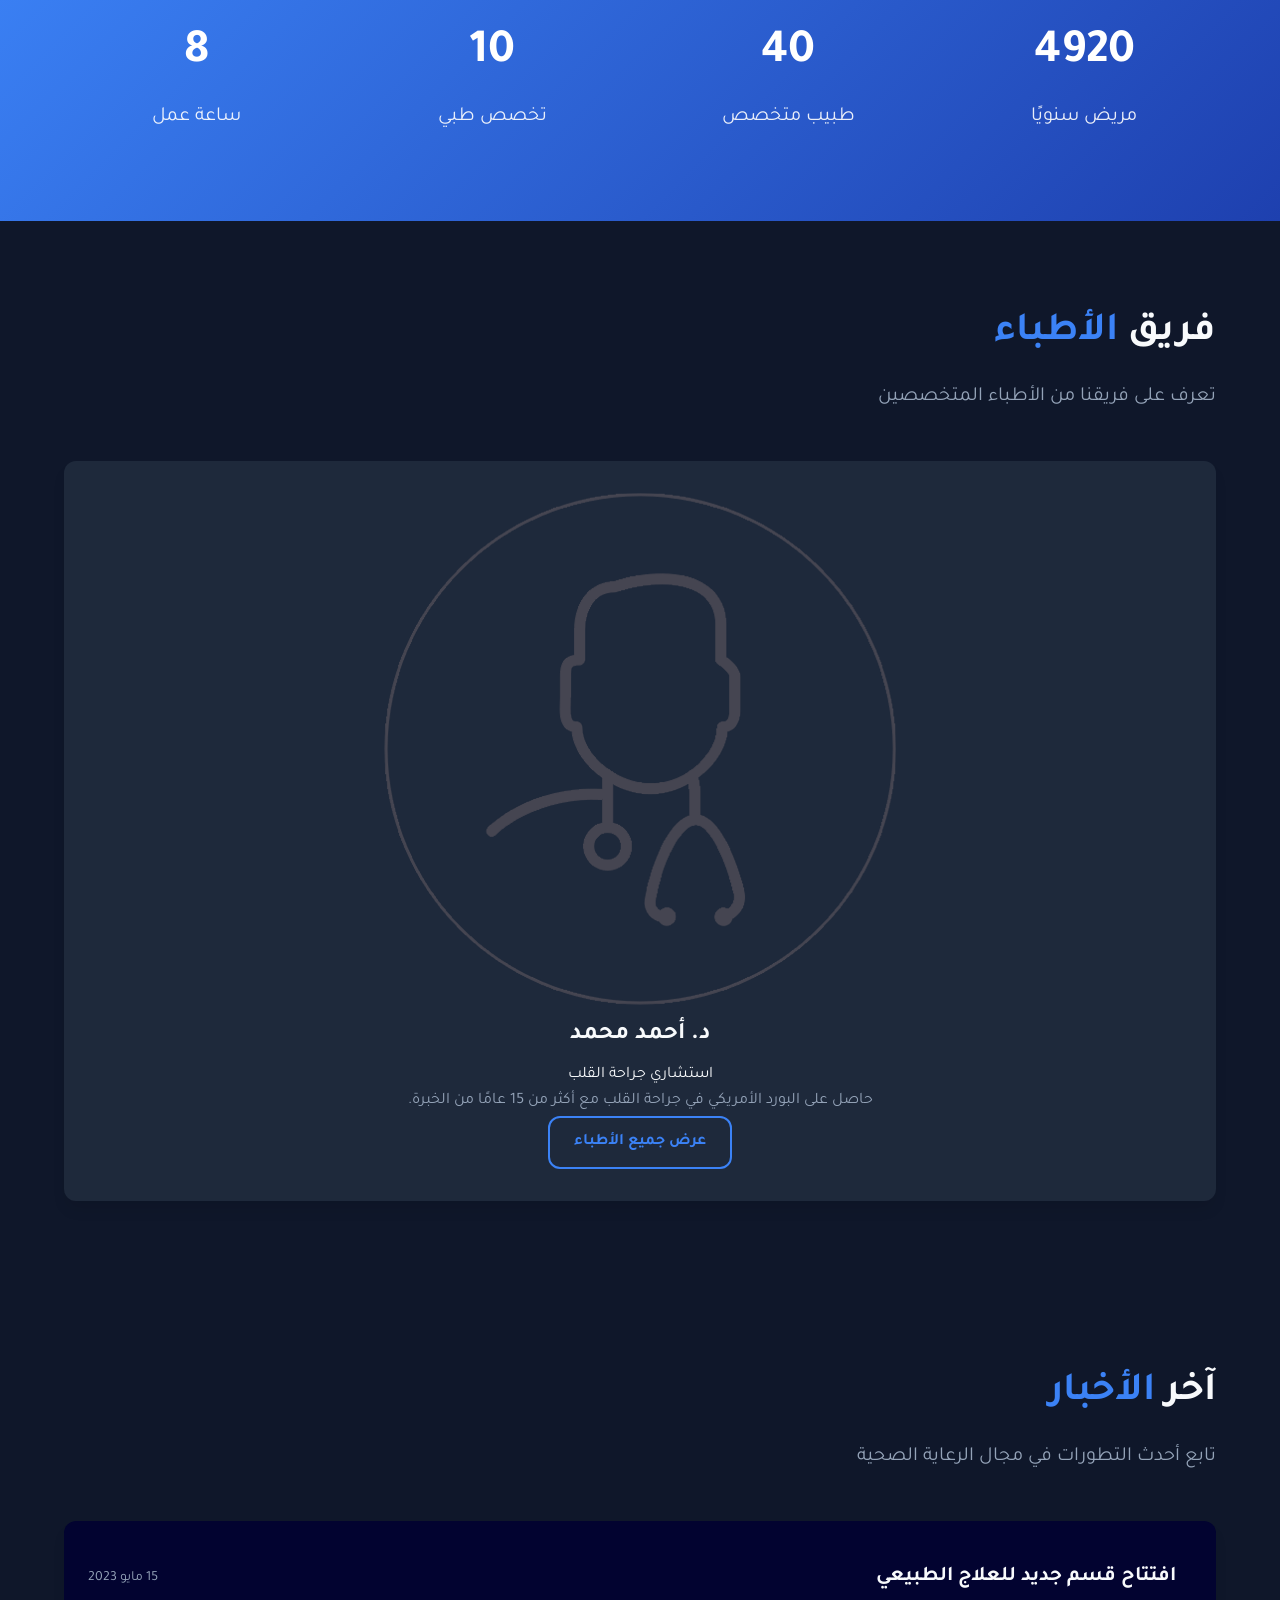
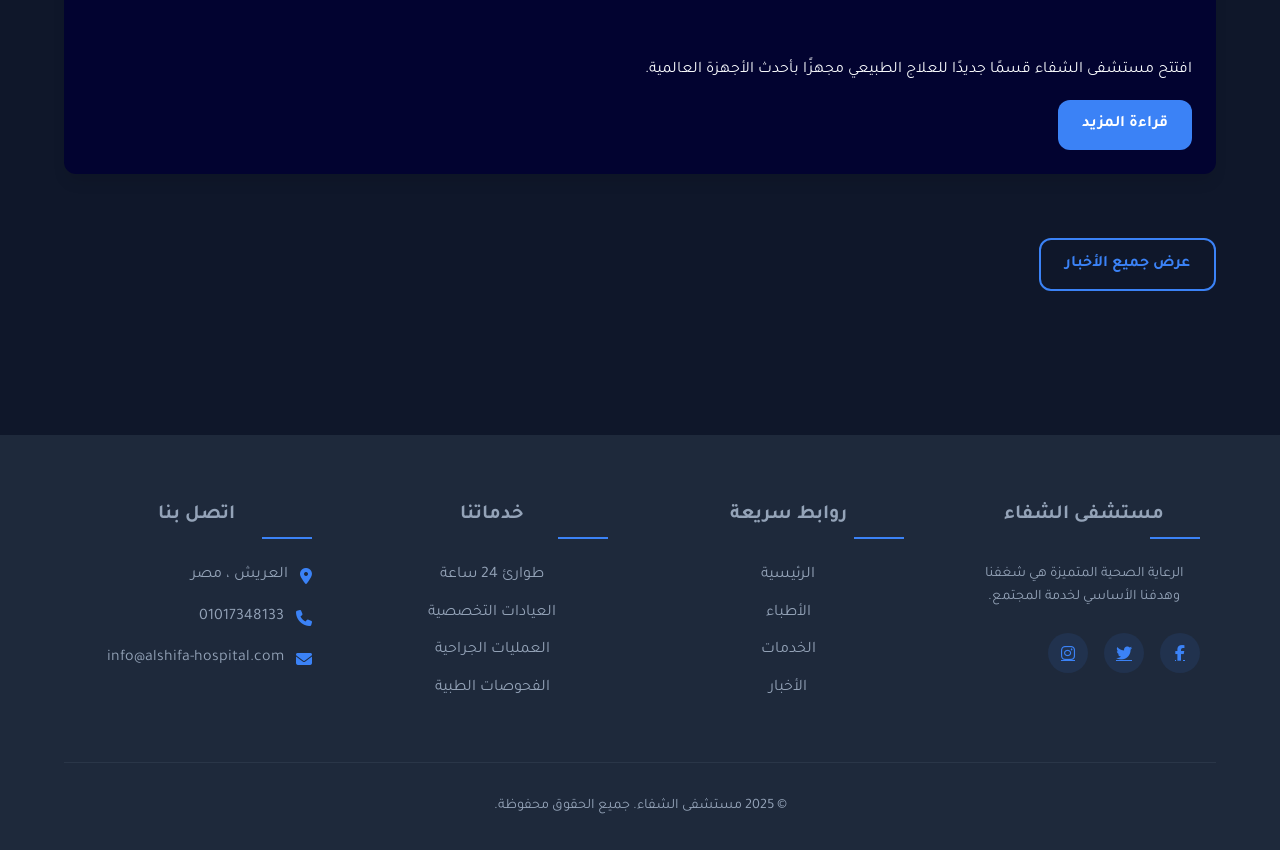
==== commit 92c2ec45: "README with a preview, broken image fixed, fits phones - README: live demo link, desktop and phone p" ====
--- a/index.html
+++ b/index.html
@@ -59,9 +59,9 @@
       </div>
     </div>  
     
-    <!-- <div class="hero-image">
-      <img src="images/hero-image.jpg" alt="فريق طبي في مستشفى الشفاء">
-    </div> -->
+    <div class="hero-image">
+      <img src="images/hero-image.svg" alt="مستشفى الشفاء">
+    </div>
     
   </section>
 
--- a/style.css
+++ b/style.css
@@ -875,6 +875,10 @@
   }
   
   @media (max-width: 768px) {
+    .hero-image {
+      display: none;
+    }
+
     .nav-links {
       display: none;
     }
@@ -927,4 +931,13 @@
     .scroll-to-top {
       right: 1rem;
     }
-  }+  }
+  /* Images never wider than their card, so phones do not scroll sideways. */
+  .doctor-image img {
+    max-width: 100%;
+    height: auto;
+  }
+
+  html, body {
+    overflow-x: hidden;
+  }
--- a/style.css
+++ b/style.css
@@ -875,6 +875,10 @@
   }
   
   @media (max-width: 768px) {
+    .hero-image {
+      display: none;
+    }
+
     .nav-links {
       display: none;
     }
@@ -927,4 +931,13 @@
     .scroll-to-top {
       right: 1rem;
     }
-  }+  }
+  /* Images never wider than their card, so phones do not scroll sideways. */
+  .doctor-image img {
+    max-width: 100%;
+    height: auto;
+  }
+
+  html, body {
+    overflow-x: hidden;
+  }
